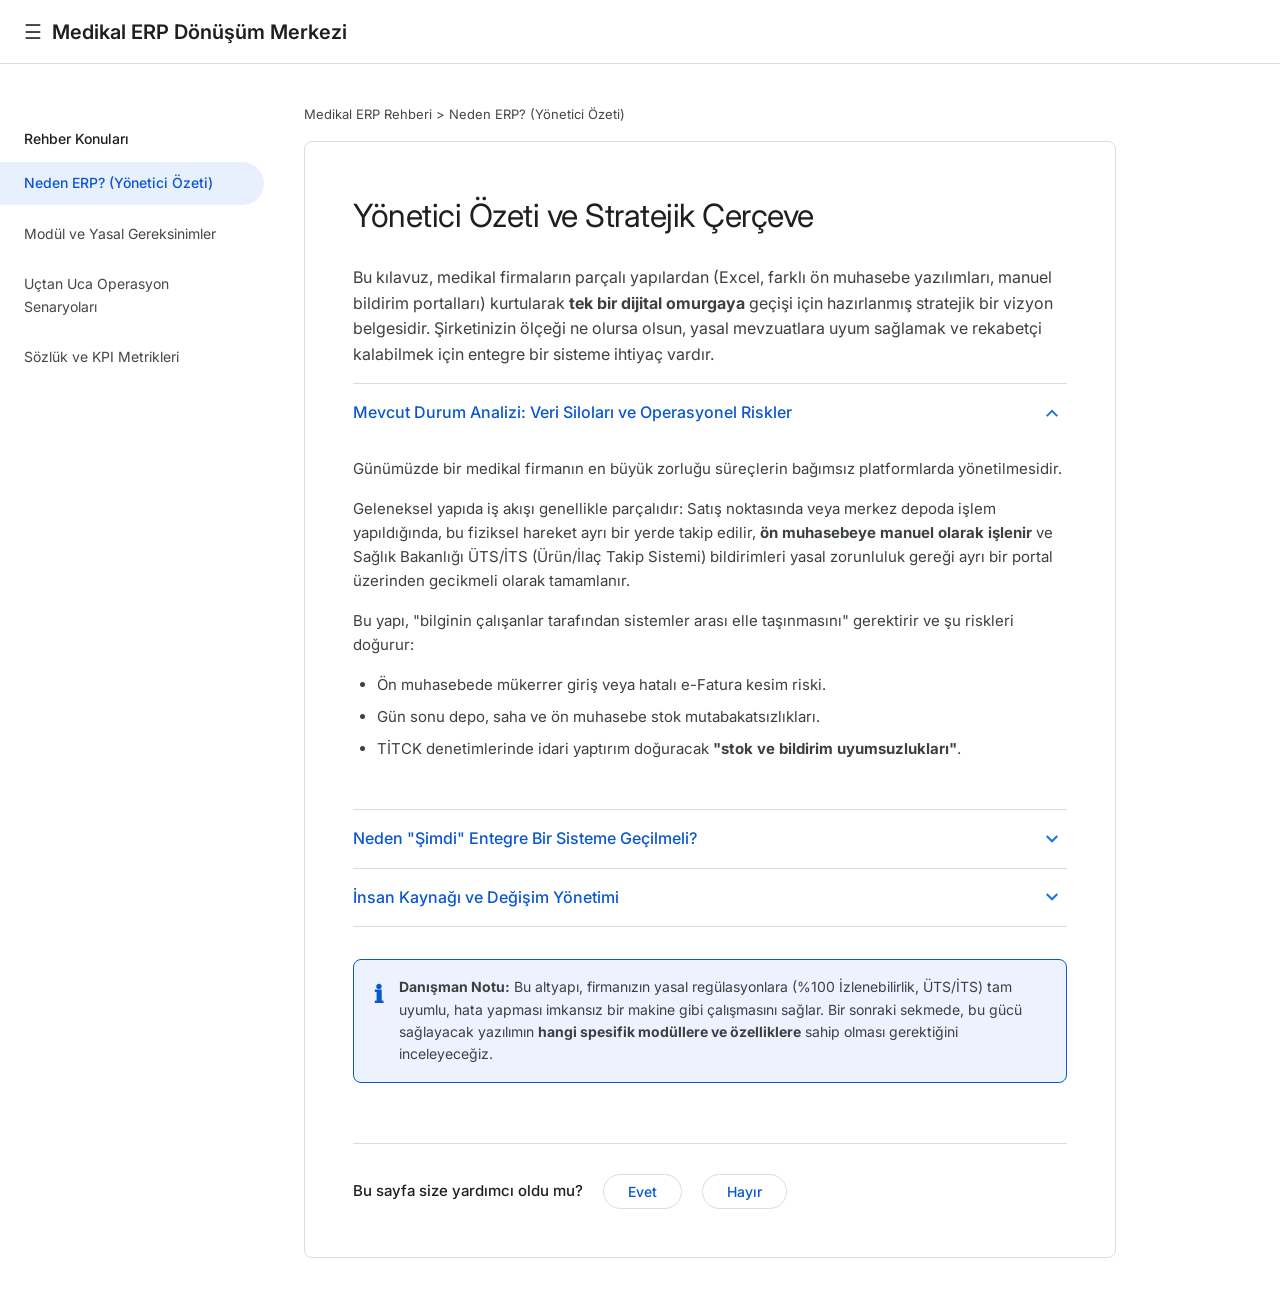
==== index.html @ 27dd8cec "İlk yükleme" ====
<!doctype html>
<html lang="tr">
  <head>
    <meta charset="UTF-8" />
    <meta name="viewport" content="width=device-width, initial-scale=1.0" />
    <title>Medikal ERP Kılavuzu - Google Destek Konsepti</title>
    <link rel="stylesheet" href="style.css" />
  </head>
  <body>
    <!-- Üst Bar -->
    <header>
      <div class="logo">☰ <span>Medikal ERP Dönüşüm Merkezi</span></div>
    </header>

    <div class="page-container">
      <!-- Sol Menü -->
      <aside class="sidebar">
        <h2>Rehber Konuları</h2>
        <ul class="sidebar-menu">
          <li>
            <a
              href="#"
              id="menu-faz1"
              class="sidebar-link active"
              onclick="
                loadPage(
                  'faz1.html',
                  'menu-faz1',
                  'Neden ERP? (Yönetici Özeti)',
                );
                return false;
              "
              >Neden ERP? (Yönetici Özeti)</a
            >
          </li>
          <li>
            <a
              href="#"
              id="menu-faz2"
              class="sidebar-link"
              onclick="
                loadPage(
                  'faz2.html',
                  'menu-faz2',
                  'Modül ve Yasal Gereksinimler',
                );
                return false;
              "
              >Modül ve Yasal Gereksinimler</a
            >
          </li>
          <li>
            <a
              href="#"
              id="menu-faz3"
              class="sidebar-link"
              onclick="
                loadPage(
                  'faz3.html',
                  'menu-faz3',
                  'Uçtan Uca Operasyon Senaryoları',
                );
                return false;
              "
              >Uçtan Uca Operasyon Senaryoları</a
            >
          </li>
          <li>
            <a
              href="#"
              id="menu-faz4"
              class="sidebar-link"
              onclick="
                loadPage('faz4.html', 'menu-faz4', 'Sözlük ve KPI Metrikleri');
                return false;
              "
              >Sözlük ve KPI Metrikleri</a
            >
          </li>
        </ul>
      </aside>

      <!-- İçeriğin Dinamik Olarak Yükleneceği Alan -->
      <main class="main-content">
        <!-- Breadcrumb (Ekmek Kırıntısı) -->
        <div class="breadcrumb">
          <a
            href="#"
            onclick="
              loadPage('faz1.html', 'menu-faz1', 'Neden ERP? (Yönetici Özeti)');
              return false;
            "
            >Medikal ERP Rehberi</a
          >
          &gt; <span id="current-breadcrumb">Neden ERP? (Yönetici Özeti)</span>
        </div>

        <div id="content-area">
          <p>İçerik yükleniyor...</p>
        </div>
      </main>
    </div>

    <!-- Dinamik Yükleme Scripti -->
    <script>
      // Sayfa yüklendiğinde ilk fazı çağır
      document.addEventListener("DOMContentLoaded", () => {
        loadPage("faz1.html", "menu-faz1", "Neden ERP? (Yönetici Özeti)");
      });

      function loadPage(pageUrl, menuId, breadcrumbTitle) {
        // Menülerdeki 'active' sınıfını temizle
        document
          .querySelectorAll(".sidebar-link")
          .forEach((link) => link.classList.remove("active"));

        // Tıklanan menüyü veya breadcrumb'tan tetiklenen menüyü aktif yap
        const activeMenu = document.getElementById(menuId);
        if (activeMenu) {
          activeMenu.classList.add("active");
        }

        // Üstteki breadcrumb yazısını güncelle
        document.getElementById("current-breadcrumb").innerText =
          breadcrumbTitle;

        // İçeriği çek ve yapıştır
        fetch(pageUrl)
          .then((response) => {
            if (!response.ok)
              throw new Error("Ağ hatası veya dosya bulunamadı.");
            return response.text();
          })
          .then((html) => {
            document.getElementById("content-area").innerHTML = html;
            window.scrollTo(0, 0); // Sayfa başına git
          })
          .catch((error) => {
            document.getElementById("content-area").innerHTML = `
                        <div class="article-card">
                            <h1>Sayfa Yüklenemedi</h1>
                            <p>Yerel dosyalarda fetch API kullanabilmek için bir lokal sunucu (örn: VS Code Live Server) kullanmanız gerekebilir.</p>
                        </div>`;
          });
      }
    </script>
  </body>
</html>
---- style.css ----
@import url("https://fonts.googleapis.com/css2?family=Inter:wght@400;500;600;700&display=swap");

:root {
  --text-primary: #1f1f1f;
  --text-secondary: #444746;
  --link-color: #0b57d0;
  --border-color: #dadce0;
  --bg-body: #ffffff;
  --bg-nav-active: #e8f0fe;
  --bg-callout: #ecf3fe;
}

* {
  box-sizing: border-box;
}

body {
  font-family: "Inter", sans-serif;
  color: var(--text-primary);
  background-color: var(--bg-body);
  margin: 0;
  line-height: 1.6;
  display: flex;
  flex-direction: column;
  min-height: 100vh;
}

/* Üst Header */
header {
  height: 64px;
  border-bottom: 1px solid var(--border-color);
  display: flex;
  align-items: center;
  padding: 0 24px;
  position: sticky;
  top: 0;
  background-color: #fff;
  z-index: 100;
}

header .logo {
  font-size: 20px;
  font-weight: 500;
  color: var(--text-secondary);
  display: flex;
  align-items: center;
  gap: 10px;
}
header .logo span {
  color: var(--text-primary);
  font-weight: 600;
}

/* Ana Taşıyıcı */
.page-container {
  display: flex;
  max-width: 1400px;
  margin: 0 auto;
  width: 100%;
  flex: 1;
}

/* Sol Menü (Sidebar) */
.sidebar {
  width: 280px;
  padding: 24px 0;
  position: sticky;
  top: 64px;
  height: calc(100vh - 64px);
  overflow-y: auto;
  flex-shrink: 0;
}

.sidebar h2 {
  font-size: 14px;
  padding: 0 24px;
  color: var(--text-primary);
  margin-bottom: 12px;
}

.sidebar-menu {
  list-style: none;
  padding: 0;
  margin: 0;
}

.sidebar-link {
  display: block;
  padding: 10px 24px;
  color: var(--text-secondary);
  text-decoration: none;
  font-size: 14px;
  border-radius: 0 24px 24px 0;
  margin-right: 16px;
  transition: background 0.2s;
}

.sidebar-link:hover {
  background-color: #f1f3f4;
}
.sidebar-link.active {
  background-color: var(--bg-nav-active);
  color: var(--link-color);
  font-weight: 500;
}

/* İçerik Alanı */
.main-content {
  flex: 1;
  padding: 40px 24px;
  max-width: 860px;
}

.breadcrumb {
  font-size: 13px;
  color: var(--text-secondary);
  margin-bottom: 16px;
}
.breadcrumb a {
  color: var(--text-secondary);
  text-decoration: none;
}
.breadcrumb a:hover {
  text-decoration: underline;
}

/* Makale Kartı */
.article-card {
  border: 1px solid var(--border-color);
  border-radius: 8px;
  padding: 48px;
  background: #fff;
}

h1 {
  font-size: 32px;
  font-weight: 400;
  margin-top: 0;
  margin-bottom: 24px;
  letter-spacing: -0.5px;
}
h2 {
  font-size: 22px;
  font-weight: 500;
  margin-top: 40px;
  margin-bottom: 16px;
}
h3 {
  font-size: 16px;
  font-weight: 600;
  margin-top: 24px;
  color: var(--text-secondary);
}
p {
  margin-bottom: 16px;
  color: #3c4043;
}
ul,
ol {
  padding-left: 24px;
  margin-bottom: 24px;
  color: #3c4043;
}
li {
  margin-bottom: 8px;
}

/* Google Tarzı Akordeon (Zippy) */
details {
  border-top: 1px solid var(--border-color);
  padding: 0;
}
details:last-of-type {
  border-bottom: 1px solid var(--border-color);
}
summary {
  font-size: 16px;
  color: var(--link-color);
  cursor: pointer;
  font-weight: 500;
  list-style: none;
  display: block;
  position: relative;
  padding: 16px 32px 16px 0;
  outline: none;
}
summary::-webkit-details-marker {
  display: none;
}
summary::after {
  content: "";
  background: no-repeat center;
  background-image: url([data-uri]);
  background-size: 1.5rem;
  height: 1.375rem;
  width: 1.375rem;
  position: absolute;
  right: 4px;
  top: 50%;
  margin-top: -0.6875rem;
  transition: transform 0.2s ease;
}
details[open] summary::after {
  transform: scaleY(-1);
}
.details-content {
  padding: 0 0 24px 0;
  font-size: 15px;
}

/* Bilgi / Uyarı Kutusu */
.callout {
  background-color: var(--bg-callout);
  border: 1px solid var(--link-color);
  border-radius: 8px;
  padding: 16px 20px;
  display: flex;
  gap: 16px;
  margin: 32px 0;
}
.callout-icon {
  color: var(--link-color);
  font-size: 24px;
  font-weight: bold;
}
.callout-text p {
  margin: 0;
  font-size: 14px;
}
.callout-text h4 {
  margin: 0 0 8px 0;
  font-size: 15px;
  color: var(--text-primary);
}

/* Anket Alanı */
.survey-container {
  margin-top: 60px;
  padding-top: 30px;
  border-top: 1px solid var(--border-color);
  display: flex;
  align-items: center;
  gap: 20px;
}
.survey-title {
  font-size: 15px;
  font-weight: 500;
  margin: 0;
}
.btn {
  background: none;
  border: 1px solid var(--border-color);
  border-radius: 20px;
  padding: 8px 24px;
  font-size: 14px;
  font-family: "Inter", sans-serif;
  color: var(--link-color);
  cursor: pointer;
  font-weight: 500;
  transition: background 0.2s;
}
.btn:hover {
  background-color: #f1f3f4;
}

/* =========================================
   MOBİL VE TABLET UYUMLULUK (RESPONSIVE)
========================================= */
@media (max-width: 900px) {
  .page-container {
    flex-direction: column; /* Sütun yapısına çevir */
  }

  .main-content {
    order: 1; /* İçerik ÖNCE gelsin */
    padding: 24px 16px;
    max-width: 100%;
  }

  .sidebar {
    order: 2; /* Sol Menü SONRA (sayfa altına) gelsin */
    width: 100%;
    height: auto;
    position: static; /* Sabitliği iptal et */
    padding: 24px 0;
    border-top: 1px solid var(--border-color);
  }

  .sidebar-link {
    border-radius: 8px; /* Mobilde hap tasarım yerine buton tarzı köşeler */
    margin: 4px 16px;
  }

  .article-card {
    padding: 24px; /* Mobilde dar ekranlarda kenar boşluklarını azalt */
  }

  h1 {
    font-size: 26px;
  }

  .survey-container {
    flex-direction: column; /* Butonları alt alta al */
    align-items: flex-start;
    gap: 12px;
  }

  .callout {
    flex-direction: column; /* İkon ve yazıyı mobilde alt alta al */
    gap: 8px;
  }
}
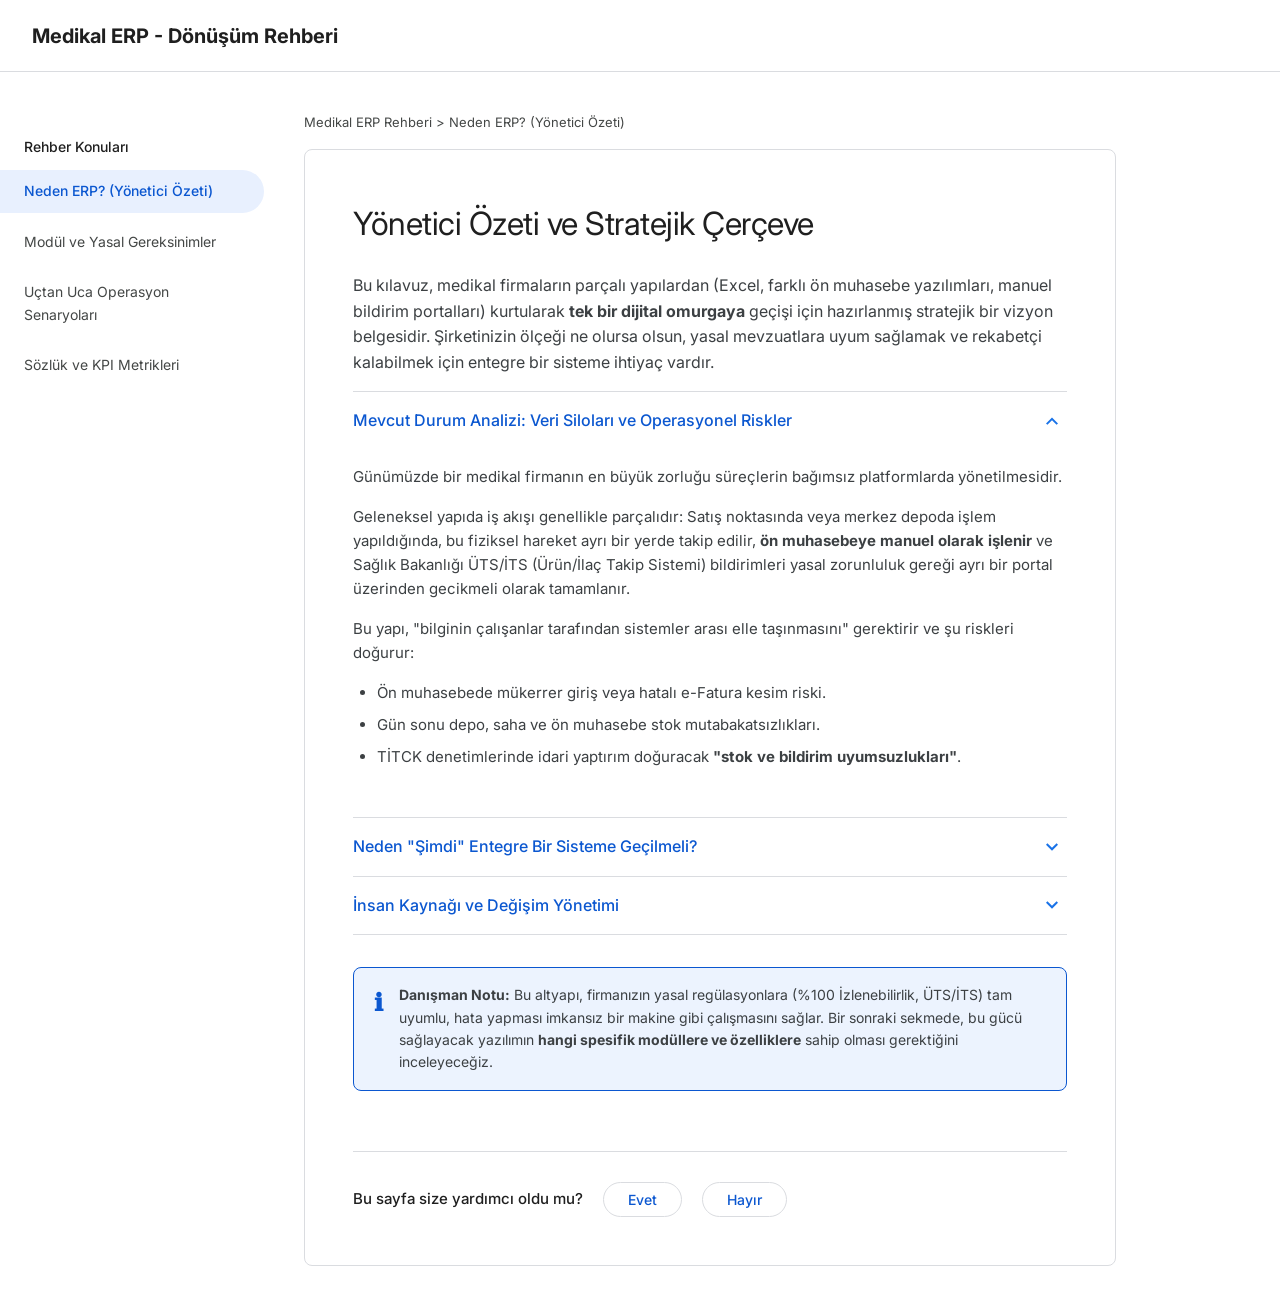
==== commit 95802e04: "Açıklama" ====
--- a/index.html
+++ b/index.html
@@ -9,7 +9,7 @@
   <body>
     <!-- Üst Bar -->
     <header>
-      <div class="logo">☰ <span>Medikal ERP Dönüşüm Merkezi</span></div>
+      <div class="logo"><span>Medikal ERP - Dönüşüm Rehberi</span></div>
     </header>
 
     <div class="page-container">
--- a/style.css
+++ b/style.css
@@ -27,11 +27,11 @@
 
 /* Üst Header */
 header {
-  height: 64px;
+  height: 72px;
   border-bottom: 1px solid var(--border-color);
   display: flex;
   align-items: center;
-  padding: 0 24px;
+  padding: 0 32px;
   position: sticky;
   top: 0;
   background-color: #fff;
@@ -48,7 +48,7 @@
 }
 header .logo span {
   color: var(--text-primary);
-  font-weight: 600;
+  font-weight: 700;
 }
 
 /* Ana Taşıyıcı */
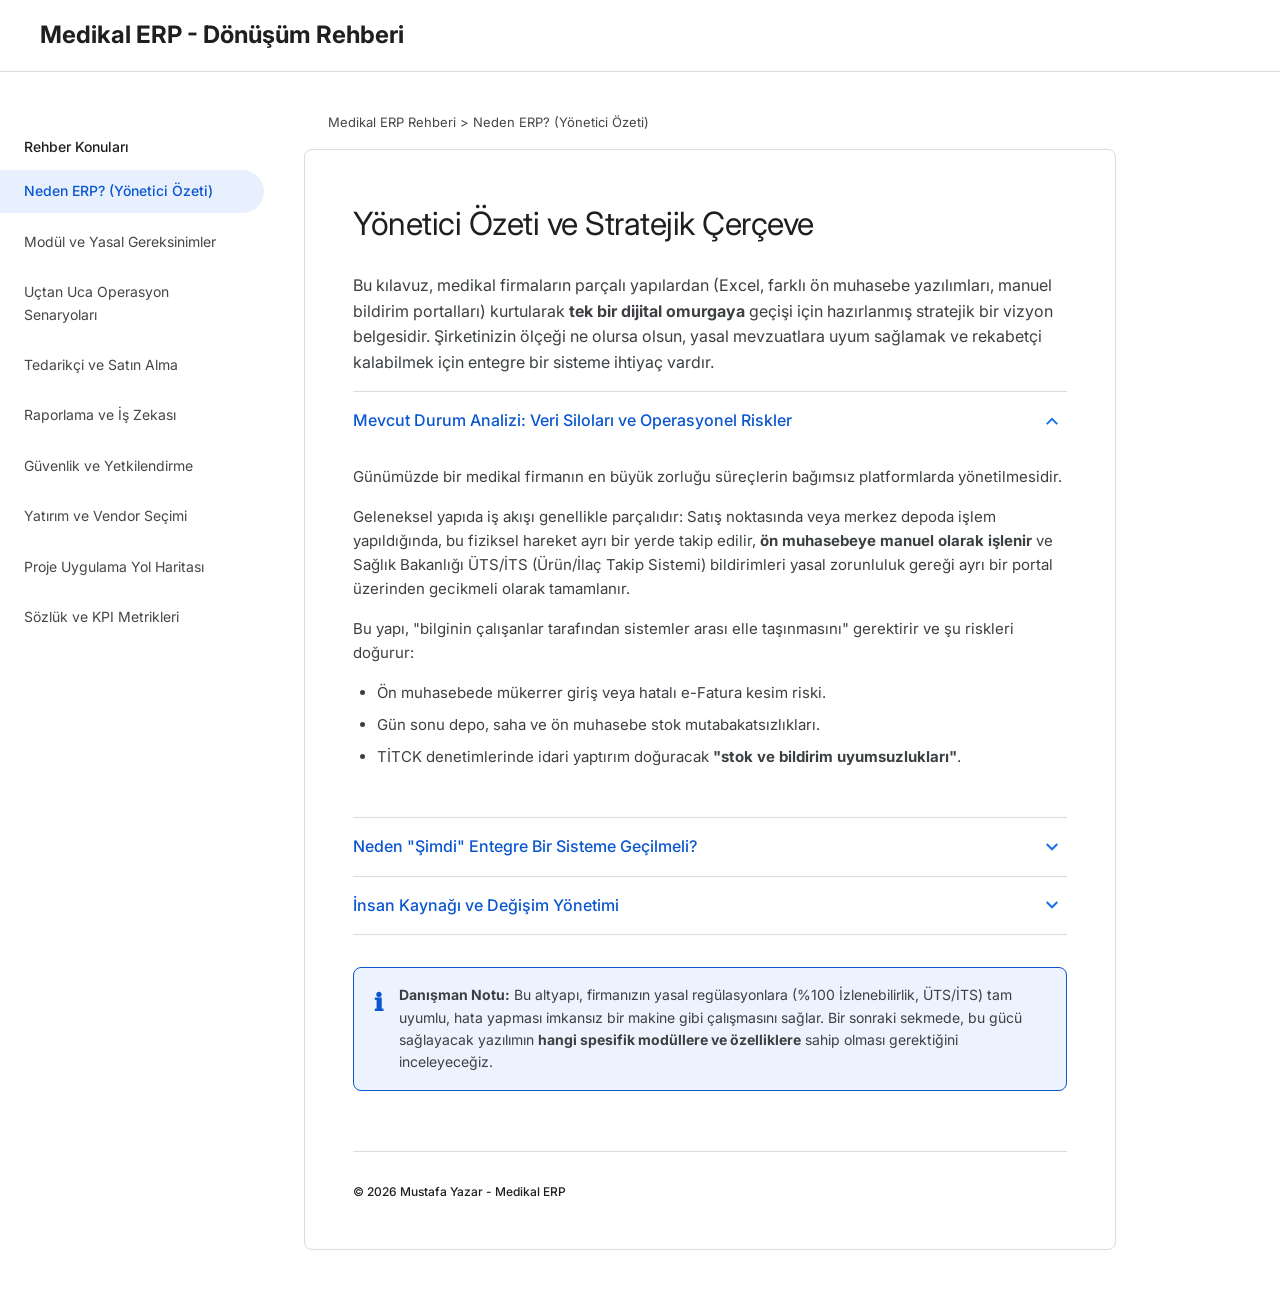
==== commit 92617ed6: "Medikal ERP Kılavuzu - 9 faz tamamlandı" ====
--- a/index.html
+++ b/index.html
@@ -68,10 +68,94 @@
           <li>
             <a
               href="#"
+              id="menu-faz5"
+              class="sidebar-link"
+              onclick="
+                loadPage(
+                  'faz5.html',
+                  'menu-faz5',
+                  'Tedarikçi ve Satın Alma Yönetimi',
+                );
+                return false;
+              "
+              >Tedarikçi ve Satın Alma</a
+            >
+          </li>
+          <li>
+            <a
+              href="#"
+              id="menu-faz6"
+              class="sidebar-link"
+              onclick="
+                loadPage(
+                  'faz6.html',
+                  'menu-faz6',
+                  'Raporlama ve İş Zekası',
+                );
+                return false;
+              "
+              >Raporlama ve İş Zekası</a
+            >
+          </li>
+          <li>
+            <a
+              href="#"
               id="menu-faz4"
               class="sidebar-link"
               onclick="
-                loadPage('faz4.html', 'menu-faz4', 'Sözlük ve KPI Metrikleri');
+                loadPage(
+                  'faz4.html',
+                  'menu-faz4',
+                  'Güvenlik ve Yetkilendirme',
+                );
+                return false;
+              "
+              >Güvenlik ve Yetkilendirme</a
+            >
+          </li>
+          <li>
+            <a
+              href="#"
+              id="menu-faz9"
+              class="sidebar-link"
+              onclick="
+                loadPage(
+                  'faz9.html',
+                  'menu-faz9',
+                  'Yatırım Analizi ve Vendor Seçimi',
+                );
+                return false;
+              "
+              >Yatırım ve Vendor Seçimi</a
+            >
+          </li>
+          <li>
+            <a
+              href="#"
+              id="menu-faz7"
+              class="sidebar-link"
+              onclick="
+                loadPage(
+                  'faz7.html',
+                  'menu-faz7',
+                  'Proje Uygulama Yol Haritası',
+                );
+                return false;
+              "
+              >Proje Uygulama Yol Haritası</a
+            >
+          </li>
+          <li>
+            <a
+              href="#"
+              id="menu-faz8"
+              class="sidebar-link"
+              onclick="
+                loadPage(
+                  'faz8.html',
+                  'menu-faz8',
+                  'Sözlük ve KPI Metrikleri',
+                );
                 return false;
               "
               >Sözlük ve KPI Metrikleri</a
--- a/style.css
+++ b/style.css
@@ -31,7 +31,7 @@
   border-bottom: 1px solid var(--border-color);
   display: flex;
   align-items: center;
-  padding: 0 32px;
+  padding: 0 40px;
   position: sticky;
   top: 0;
   background-color: #fff;
@@ -39,12 +39,11 @@
 }
 
 header .logo {
-  font-size: 20px;
+  font-size: 24px;
   font-weight: 500;
   color: var(--text-secondary);
   display: flex;
   align-items: center;
-  gap: 10px;
 }
 header .logo span {
   color: var(--text-primary);
@@ -112,6 +111,7 @@
 }
 
 .breadcrumb {
+  padding: 0 24px;
   font-size: 13px;
   color: var(--text-secondary);
   margin-bottom: 16px;
@@ -243,7 +243,7 @@
   gap: 20px;
 }
 .survey-title {
-  font-size: 15px;
+  font-size: 12px;
   font-weight: 500;
   margin: 0;
 }
@@ -310,3 +310,63 @@
     gap: 8px;
   }
 }
+
+/* =========================================
+   KARŞILAŞTIRMA TABLOLARI
+========================================= */
+.comparison-table {
+  width: 100%;
+  border-collapse: collapse;
+  margin: 24px 0;
+  font-size: 14px;
+}
+
+.comparison-table th,
+.comparison-table td {
+  border: 1px solid var(--border-color);
+  padding: 12px 16px;
+  text-align: left;
+}
+
+.comparison-table th {
+  background-color: #f8f9fa;
+  font-weight: 600;
+  color: var(--text-primary);
+}
+
+.comparison-table tbody tr:nth-child(even) {
+  background-color: #fafafa;
+}
+
+.comparison-table tbody tr:hover {
+  background-color: #f1f3f4;
+}
+
+/* TD içindeki UL için */
+.comparison-table td ul {
+  margin: 0;
+  padding-left: 16px;
+}
+
+.comparison-table td li {
+  margin-bottom: 4px;
+  font-size: 13px;
+}
+
+/* Check işareti için */
+.comparison-table td:contains("✓") {
+  color: #0f9d58;
+  font-weight: 600;
+  text-align: center;
+}
+
+.comparison-table td:contains("-") {
+  color: #9e9e9e;
+  text-align: center;
+}
+
+/* Mobilde tablo kaydırma */
+.table-wrapper {
+  overflow-x: auto;
+  margin: 16px 0;
+}
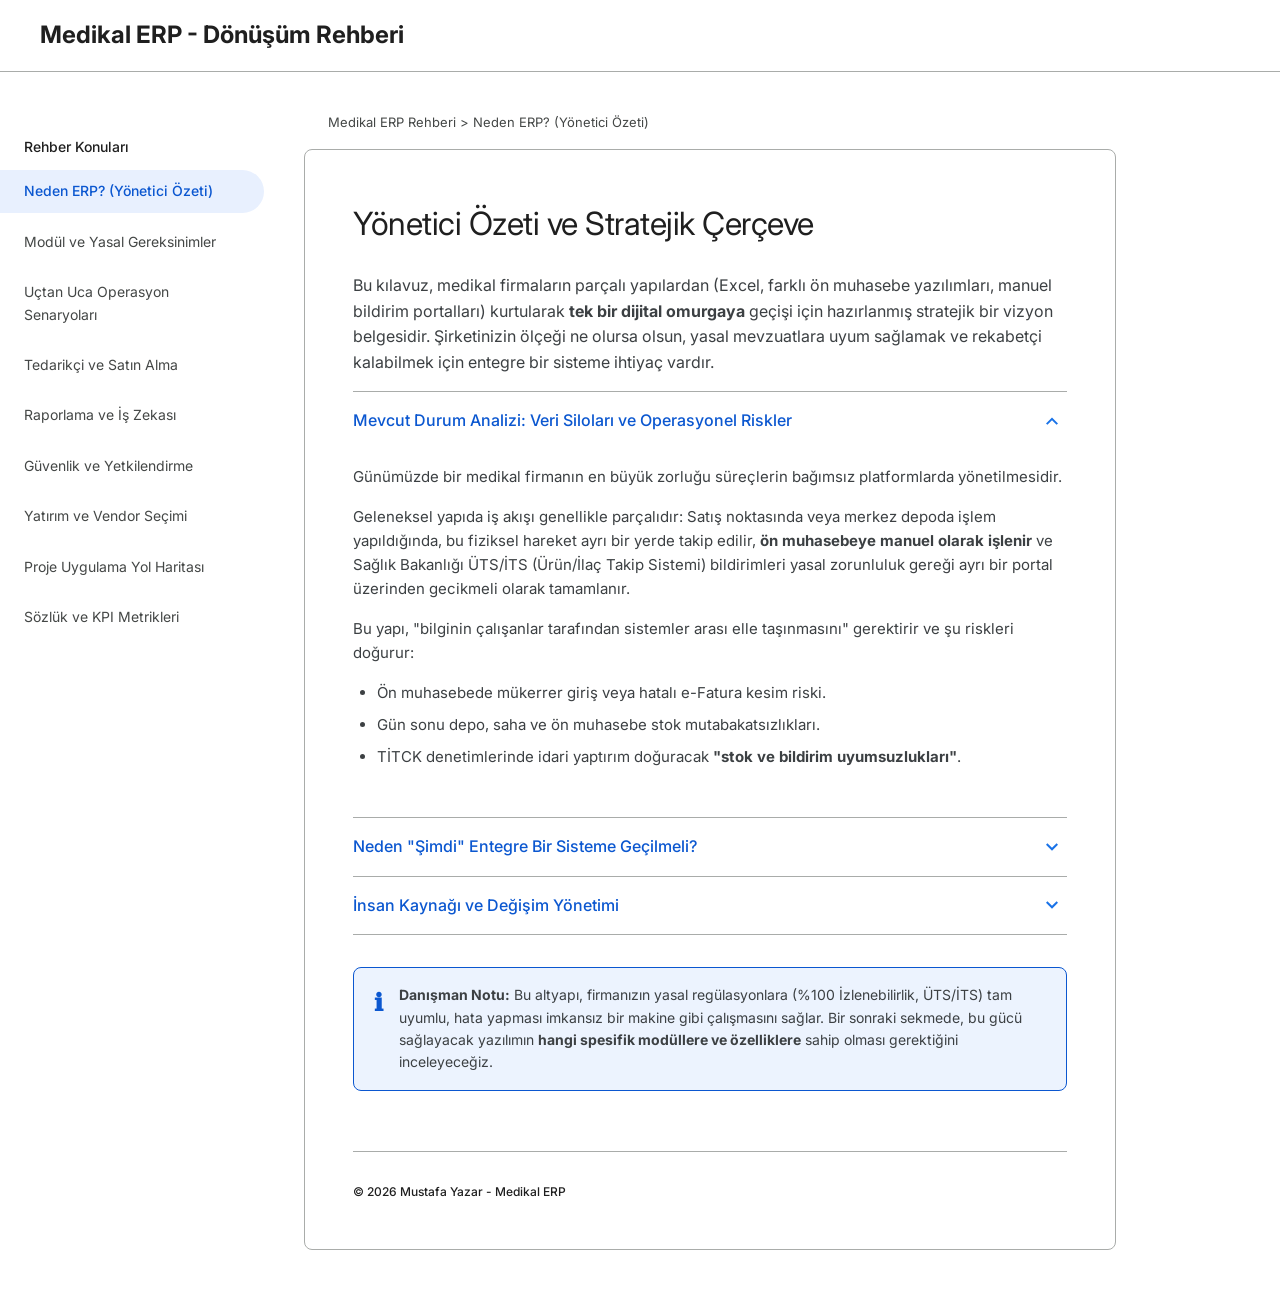
==== commit 963d78d6: "+" ====
--- a/index.html
+++ b/index.html
@@ -13,7 +13,7 @@
     </header>
 
     <div class="page-container">
-      <!-- Sol Menü -->
+      <!-- Tek Yol Menü -->
       <aside class="sidebar">
         <h2>Rehber Konuları</h2>
         <ul class="sidebar-menu">
@@ -87,11 +87,7 @@
               id="menu-faz6"
               class="sidebar-link"
               onclick="
-                loadPage(
-                  'faz6.html',
-                  'menu-faz6',
-                  'Raporlama ve İş Zekası',
-                );
+                loadPage('faz6.html', 'menu-faz6', 'Raporlama ve İş Zekası');
                 return false;
               "
               >Raporlama ve İş Zekası</a
@@ -103,11 +99,7 @@
               id="menu-faz4"
               class="sidebar-link"
               onclick="
-                loadPage(
-                  'faz4.html',
-                  'menu-faz4',
-                  'Güvenlik ve Yetkilendirme',
-                );
+                loadPage('faz4.html', 'menu-faz4', 'Güvenlik ve Yetkilendirme');
                 return false;
               "
               >Güvenlik ve Yetkilendirme</a
@@ -151,11 +143,7 @@
               id="menu-faz8"
               class="sidebar-link"
               onclick="
-                loadPage(
-                  'faz8.html',
-                  'menu-faz8',
-                  'Sözlük ve KPI Metrikleri',
-                );
+                loadPage('faz8.html', 'menu-faz8', 'Sözlük ve KPI Metrikleri');
                 return false;
               "
               >Sözlük ve KPI Metrikleri</a
@@ -166,7 +154,7 @@
 
       <!-- İçeriğin Dinamik Olarak Yükleneceği Alan -->
       <main class="main-content">
-        <!-- Breadcrumb (Ekmek Kırıntısı) -->
+        <!-- Ekmeğimizin Peşindeyiz -->
         <div class="breadcrumb">
           <a
             href="#"
@@ -208,7 +196,7 @@
         document.getElementById("current-breadcrumb").innerText =
           breadcrumbTitle;
 
-        // İçeriği çek ve yapıştır
+        // İçeriği çek ve yapıştır gitsin
         fetch(pageUrl)
           .then((response) => {
             if (!response.ok)
--- a/style.css
+++ b/style.css
@@ -4,7 +4,7 @@
   --text-primary: #1f1f1f;
   --text-secondary: #444746;
   --link-color: #0b57d0;
-  --border-color: #dadce0;
+  --border-color: #a9acaa;
   --bg-body: #ffffff;
   --bg-nav-active: #e8f0fe;
   --bg-callout: #ecf3fe;
@@ -25,13 +25,12 @@
   min-height: 100vh;
 }
 
-/* Üst Header */
 header {
   height: 72px;
   border-bottom: 1px solid var(--border-color);
   display: flex;
   align-items: center;
-  padding: 0 40px;
+  padding: 16px 40px;
   position: sticky;
   top: 0;
   background-color: #fff;
@@ -50,7 +49,6 @@
   font-weight: 700;
 }
 
-/* Ana Taşıyıcı */
 .page-container {
   display: flex;
   max-width: 1400px;
@@ -59,7 +57,6 @@
   flex: 1;
 }
 
-/* Sol Menü (Sidebar) */
 .sidebar {
   width: 280px;
   padding: 24px 0;
@@ -103,7 +100,6 @@
   font-weight: 500;
 }
 
-/* İçerik Alanı */
 .main-content {
   flex: 1;
   padding: 40px 24px;
@@ -124,7 +120,6 @@
   text-decoration: underline;
 }
 
-/* Makale Kartı */
 .article-card {
   border: 1px solid var(--border-color);
   border-radius: 8px;
@@ -165,7 +160,6 @@
   margin-bottom: 8px;
 }
 
-/* Google Tarzı Akordeon (Zippy) */
 details {
   border-top: 1px solid var(--border-color);
   padding: 0;
@@ -208,7 +202,6 @@
   font-size: 15px;
 }
 
-/* Bilgi / Uyarı Kutusu */
 .callout {
   background-color: var(--bg-callout);
   border: 1px solid var(--link-color);
@@ -233,7 +226,6 @@
   color: var(--text-primary);
 }
 
-/* Anket Alanı */
 .survey-container {
   margin-top: 60px;
   padding-top: 30px;
@@ -263,12 +255,13 @@
   background-color: #f1f3f4;
 }
 
-/* =========================================
-   MOBİL VE TABLET UYUMLULUK (RESPONSIVE)
-========================================= */
 @media (max-width: 900px) {
   .page-container {
     flex-direction: column; /* Sütun yapısına çevir */
+  }
+
+  header .logo {
+    font-size: 20px;
   }
 
   .main-content {
@@ -311,9 +304,6 @@
   }
 }
 
-/* =========================================
-   KARŞILAŞTIRMA TABLOLARI
-========================================= */
 .comparison-table {
   width: 100%;
   border-collapse: collapse;
@@ -342,7 +332,6 @@
   background-color: #f1f3f4;
 }
 
-/* TD içindeki UL için */
 .comparison-table td ul {
   margin: 0;
   padding-left: 16px;
@@ -353,7 +342,6 @@
   font-size: 13px;
 }
 
-/* Check işareti için */
 .comparison-table td:contains("✓") {
   color: #0f9d58;
   font-weight: 600;
@@ -365,7 +353,6 @@
   text-align: center;
 }
 
-/* Mobilde tablo kaydırma */
 .table-wrapper {
   overflow-x: auto;
   margin: 16px 0;
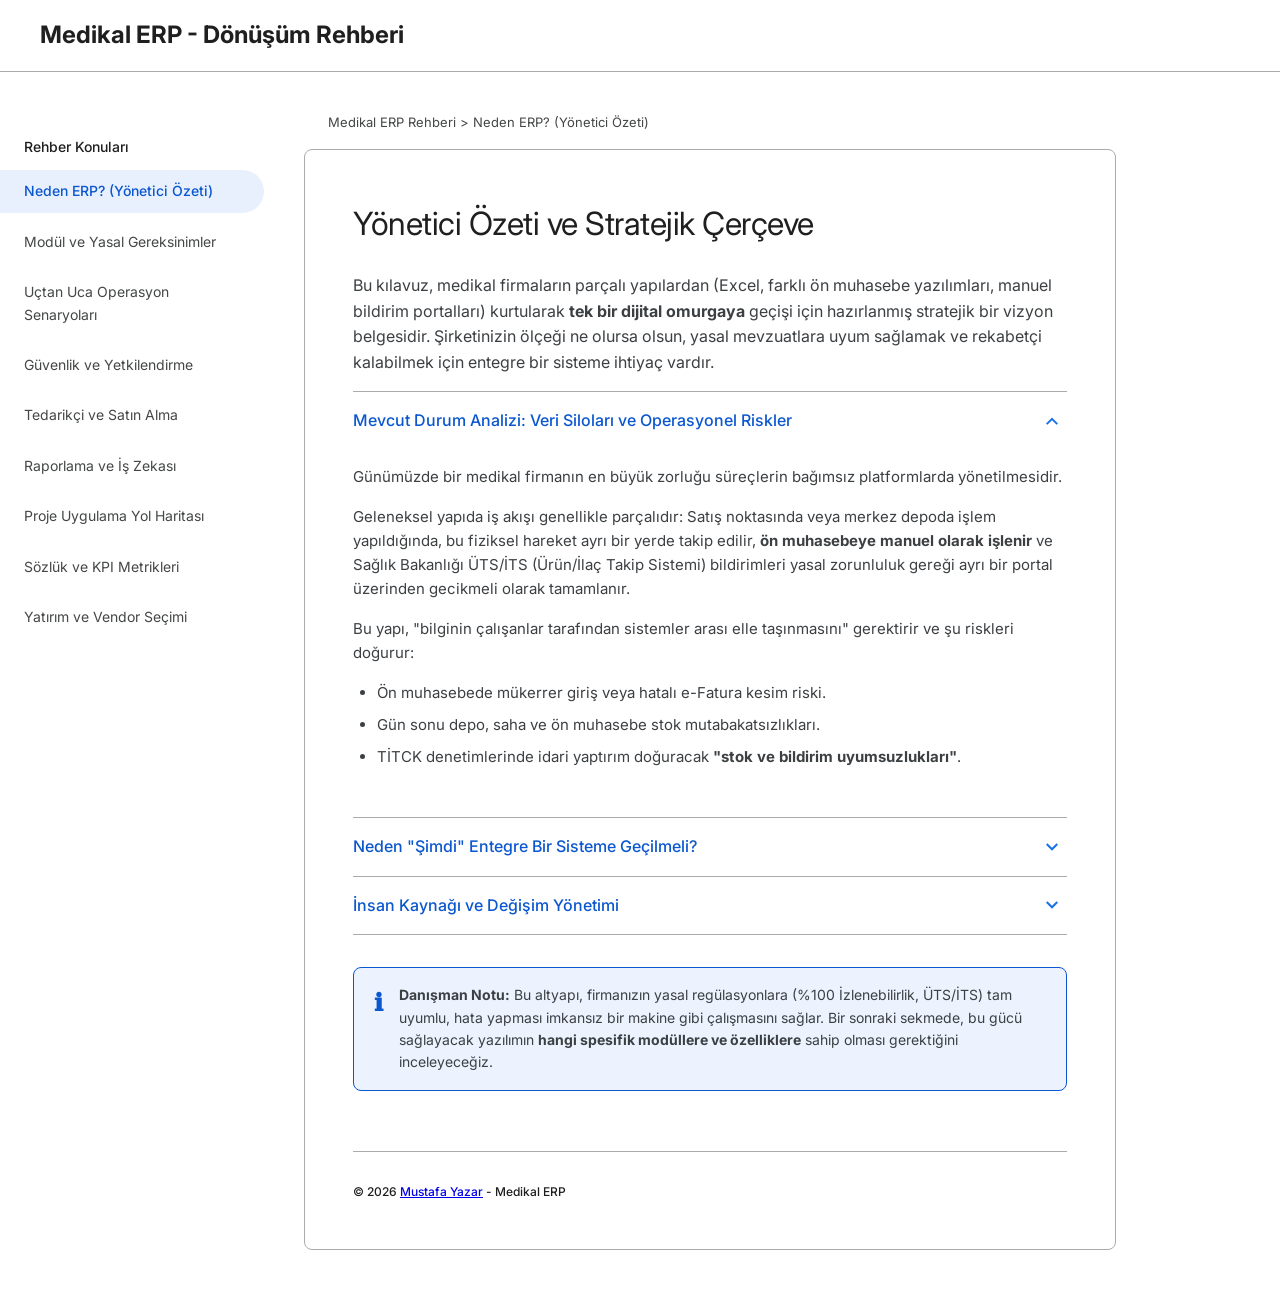
==== commit 7515d250: "Fix menu ordering, invalid CSS selectors, implement SPA routing, and add mobile menu Co-authored-by:" ====
--- a/index.html
+++ b/index.html
@@ -10,11 +10,12 @@
     <!-- Üst Bar -->
     <header>
       <div class="logo"><span>Medikal ERP - Dönüşüm Rehberi</span></div>
+      <button class="mobile-menu-toggle" onclick="toggleMobileMenu()">Menü</button>
     </header>
 
     <div class="page-container">
       <!-- Tek Yol Menü -->
-      <aside class="sidebar">
+      <aside class="sidebar" id="sidebar">
         <h2>Rehber Konuları</h2>
         <ul class="sidebar-menu">
           <li>
@@ -68,6 +69,18 @@
           <li>
             <a
               href="#"
+              id="menu-faz4"
+              class="sidebar-link"
+              onclick="
+                loadPage('faz4.html', 'menu-faz4', 'Güvenlik ve Yetkilendirme');
+                return false;
+              "
+              >Güvenlik ve Yetkilendirme</a
+            >
+          </li>
+          <li>
+            <a
+              href="#"
               id="menu-faz5"
               class="sidebar-link"
               onclick="
@@ -96,13 +109,29 @@
           <li>
             <a
               href="#"
-              id="menu-faz4"
-              class="sidebar-link"
-              onclick="
-                loadPage('faz4.html', 'menu-faz4', 'Güvenlik ve Yetkilendirme');
-                return false;
-              "
-              >Güvenlik ve Yetkilendirme</a
+              id="menu-faz7"
+              class="sidebar-link"
+              onclick="
+                loadPage(
+                  'faz7.html',
+                  'menu-faz7',
+                  'Proje Uygulama Yol Haritası',
+                );
+                return false;
+              "
+              >Proje Uygulama Yol Haritası</a
+            >
+          </li>
+          <li>
+            <a
+              href="#"
+              id="menu-faz8"
+              class="sidebar-link"
+              onclick="
+                loadPage('faz8.html', 'menu-faz8', 'Sözlük ve KPI Metrikleri');
+                return false;
+              "
+              >Sözlük ve KPI Metrikleri</a
             >
           </li>
           <li>
@@ -119,34 +148,6 @@
                 return false;
               "
               >Yatırım ve Vendor Seçimi</a
-            >
-          </li>
-          <li>
-            <a
-              href="#"
-              id="menu-faz7"
-              class="sidebar-link"
-              onclick="
-                loadPage(
-                  'faz7.html',
-                  'menu-faz7',
-                  'Proje Uygulama Yol Haritası',
-                );
-                return false;
-              "
-              >Proje Uygulama Yol Haritası</a
-            >
-          </li>
-          <li>
-            <a
-              href="#"
-              id="menu-faz8"
-              class="sidebar-link"
-              onclick="
-                loadPage('faz8.html', 'menu-faz8', 'Sözlük ve KPI Metrikleri');
-                return false;
-              "
-              >Sözlük ve KPI Metrikleri</a
             >
           </li>
         </ul>
@@ -175,12 +176,55 @@
 
     <!-- Dinamik Yükleme Scripti -->
     <script>
-      // Sayfa yüklendiğinde ilk fazı çağır
+      // Sayfa yönergelerini tutacak obje
+      const pageInfo = {
+        'menu-faz1': { url: 'faz1.html', title: 'Neden ERP? (Yönetici Özeti)', id: 'menu-faz1' },
+        'menu-faz2': { url: 'faz2.html', title: 'Modül ve Yasal Gereksinimler', id: 'menu-faz2' },
+        'menu-faz3': { url: 'faz3.html', title: 'Uçtan Uca Operasyon Senaryoları', id: 'menu-faz3' },
+        'menu-faz4': { url: 'faz4.html', title: 'Güvenlik ve Yetkilendirme', id: 'menu-faz4' },
+        'menu-faz5': { url: 'faz5.html', title: 'Tedarikçi ve Satın Alma', id: 'menu-faz5' },
+        'menu-faz6': { url: 'faz6.html', title: 'Raporlama ve İş Zekası', id: 'menu-faz6' },
+        'menu-faz7': { url: 'faz7.html', title: 'Proje Uygulama Yol Haritası', id: 'menu-faz7' },
+        'menu-faz8': { url: 'faz8.html', title: 'Sözlük ve KPI Metrikleri', id: 'menu-faz8' },
+        'menu-faz9': { url: 'faz9.html', title: 'Yatırım ve Vendor Seçimi', id: 'menu-faz9' }
+      };
+
+      // Sayfa yüklendiğinde URL'den fazı oku veya ilk fazı çağır
       document.addEventListener("DOMContentLoaded", () => {
-        loadPage("faz1.html", "menu-faz1", "Neden ERP? (Yönetici Özeti)");
+        const urlParams = new URLSearchParams(window.location.search);
+        const pageParam = urlParams.get('page');
+
+        let startPageId = 'menu-faz1';
+        if (pageParam && pageInfo[pageParam]) {
+          startPageId = pageParam;
+        } else if (pageParam && pageInfo['menu-' + pageParam]) {
+          startPageId = 'menu-' + pageParam;
+        }
+
+        const info = pageInfo[startPageId];
+        loadPage(info.url, info.id, info.title, false);
       });
 
-      function loadPage(pageUrl, menuId, breadcrumbTitle) {
+      // Tarayıcı Geri/İleri butonlarını dinle
+      window.addEventListener('popstate', (event) => {
+        if (event.state && event.state.id) {
+          const info = pageInfo[event.state.id];
+          if (info) {
+            loadPage(info.url, info.id, info.title, false);
+          }
+        } else {
+          // Fallback
+          loadPage("faz1.html", "menu-faz1", "Neden ERP? (Yönetici Özeti)", false);
+        }
+      });
+
+      function loadPage(pageUrl, menuId, breadcrumbTitle, pushToHistory = true) {
+        if (pushToHistory) {
+          const pageParam = menuId.replace('menu-', '');
+          const newUrl = window.location.pathname + '?page=' + pageParam;
+          window.history.pushState({ id: menuId }, breadcrumbTitle, newUrl);
+        }
+
         // Menülerdeki 'active' sınıfını temizle
         document
           .querySelectorAll(".sidebar-link")
@@ -205,7 +249,23 @@
           })
           .then((html) => {
             document.getElementById("content-area").innerHTML = html;
+
+            // Tablolardaki hücrelere CSS sınıflarını ekle
+            document.querySelectorAll('.comparison-table td').forEach(td => {
+              if (td.textContent.includes('✓')) {
+                td.classList.add('has-check');
+              } else if (td.textContent.trim() === '-') {
+                td.classList.add('has-dash');
+              }
+            });
+
             window.scrollTo(0, 0); // Sayfa başına git
+
+            // Mobilde menü tıklandıktan sonra menüyü kapat
+            const sidebar = document.getElementById('sidebar');
+            if (sidebar.classList.contains('show')) {
+              sidebar.classList.remove('show');
+            }
           })
           .catch((error) => {
             document.getElementById("content-area").innerHTML = `
@@ -215,6 +275,11 @@
                         </div>`;
           });
       }
+
+      function toggleMobileMenu() {
+        const sidebar = document.getElementById('sidebar');
+        sidebar.classList.toggle('show');
+      }
     </script>
   </body>
 </html>
--- a/style.css
+++ b/style.css
@@ -30,11 +30,23 @@
   border-bottom: 1px solid var(--border-color);
   display: flex;
   align-items: center;
+  justify-content: space-between;
   padding: 16px 40px;
   position: sticky;
   top: 0;
   background-color: #fff;
   z-index: 100;
+}
+
+.mobile-menu-toggle {
+  display: none;
+  background: none;
+  border: 1px solid var(--border-color);
+  border-radius: 4px;
+  padding: 8px 12px;
+  font-size: 14px;
+  cursor: pointer;
+  color: var(--text-primary);
 }
 
 header .logo {
@@ -260,23 +272,39 @@
     flex-direction: column; /* Sütun yapısına çevir */
   }
 
+  header {
+    padding: 16px 24px;
+  }
+
+  .mobile-menu-toggle {
+    display: block;
+  }
+
   header .logo {
-    font-size: 20px;
+    font-size: 18px;
   }
 
   .main-content {
-    order: 1; /* İçerik ÖNCE gelsin */
+    order: 2; /* İçerik SONRA gelsin (Menü üstte kalacak şekilde) */
     padding: 24px 16px;
     max-width: 100%;
   }
 
   .sidebar {
-    order: 2; /* Sol Menü SONRA (sayfa altına) gelsin */
+    order: 1; /* Sol Menü mobilde ÜSTTE (header altında) */
     width: 100%;
     height: auto;
-    position: static; /* Sabitliği iptal et */
-    padding: 24px 0;
-    border-top: 1px solid var(--border-color);
+    position: static;
+    padding: 0;
+    border-top: none;
+    display: none; /* Varsayılan olarak gizle */
+    background-color: #f8f9fa;
+  }
+
+  .sidebar.show {
+    display: block; /* Butona basılınca göster */
+    padding: 16px 0;
+    border-bottom: 1px solid var(--border-color);
   }
 
   .sidebar-link {
@@ -342,13 +370,13 @@
   font-size: 13px;
 }
 
-.comparison-table td:contains("✓") {
+.comparison-table td.has-check {
   color: #0f9d58;
   font-weight: 600;
   text-align: center;
 }
 
-.comparison-table td:contains("-") {
+.comparison-table td.has-dash {
   color: #9e9e9e;
   text-align: center;
 }
